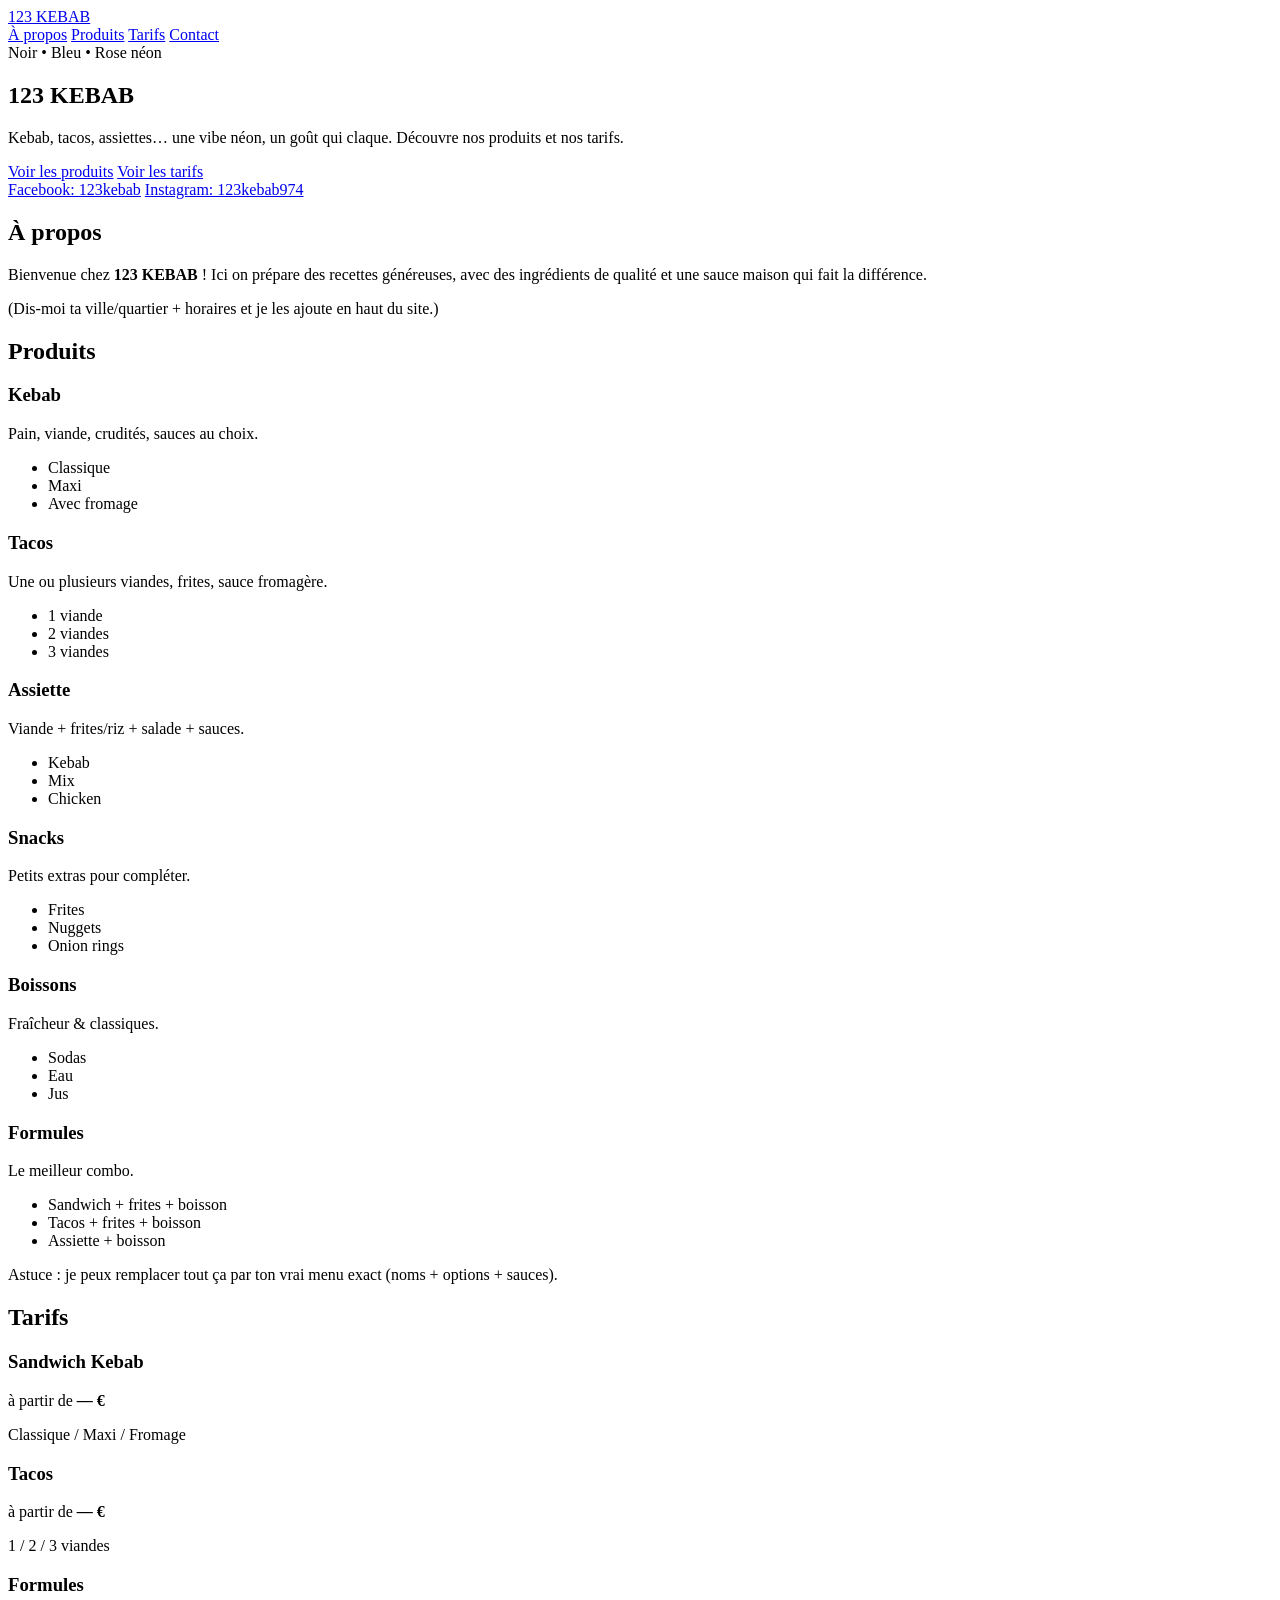
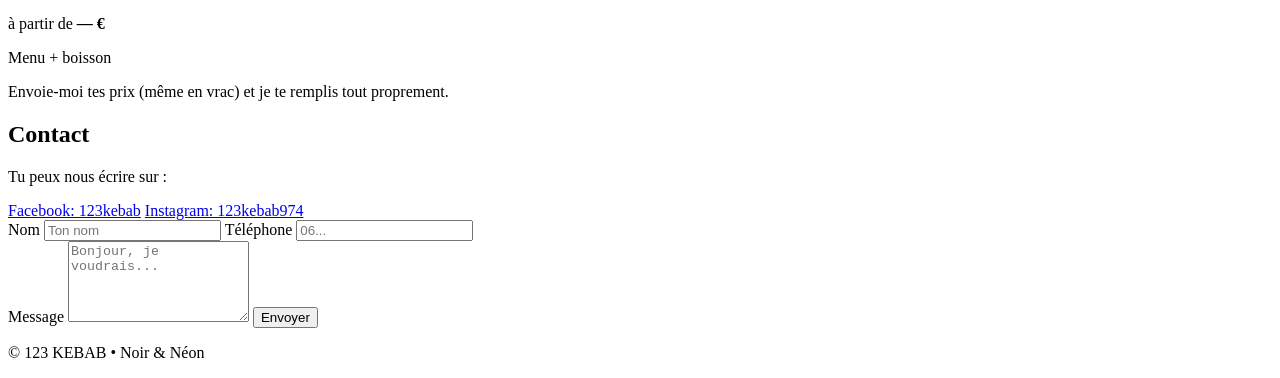
==== index.html @ 036bf931 "Create index.html" ====
<!doctype html>
<html lang="fr">
<head>
  <meta charset="utf-8" />
  <meta name="viewport" content="width=device-width, initial-scale=1" />
  <title>123 KEBAB</title>
  <meta name="description" content="123 KEBAB — Produits & tarifs. Noir + néon." />
  <link rel="stylesheet" href="styles.css" />
</head>

<body>
  <header class="header" id="top">
    <nav class="nav">
      <a class="logo" href="#top">123 <span>KEBAB</span></a>

      <div class="links">
        <a href="#apropos">À propos</a>
        <a href="#produits">Produits</a>
        <a href="#tarifs">Tarifs</a>
        <a href="#contact">Contact</a>
      </div>
    </nav>

    <section class="hero">
      <div class="badge">Noir • Bleu • Rose néon</div>
      <h1>123 KEBAB</h1>
      <p>
        Kebab, tacos, assiettes… une vibe néon, un goût qui claque.
        Découvre nos produits et nos tarifs.
      </p>

      <div class="cta">
        <a class="btn" href="#produits">Voir les produits</a>
        <a class="btn btn-outline" href="#tarifs">Voir les tarifs</a>
      </div>

      <div class="social">
        <a class="chip" href="https://facebook.com/123kebab" target="_blank" rel="noreferrer">Facebook: 123kebab</a>
        <a class="chip" href="https://instagram.com/123kebab974" target="_blank" rel="noreferrer">Instagram: 123kebab974</a>
      </div>
    </section>
  </header>

  <main class="main">
    <section class="section" id="apropos">
      <h2>À propos</h2>
      <div class="panel">
        <p>
          Bienvenue chez <strong>123 KEBAB</strong> ! Ici on prépare des recettes généreuses,
          avec des ingrédients de qualité et une sauce maison qui fait la différence.
        </p>
        <p class="muted">
          (Dis-moi ta ville/quartier + horaires et je les ajoute en haut du site.)
        </p>
      </div>
    </section>

    <section class="section" id="produits">
      <h2>Produits</h2>
      <div class="grid">
        <article class="card">
          <h3>Kebab</h3>
          <p>Pain, viande, crudités, sauces au choix.</p>
          <ul>
            <li>Classique</li>
            <li>Maxi</li>
            <li>Avec fromage</li>
          </ul>
        </article>

        <article class="card">
          <h3>Tacos</h3>
          <p>Une ou plusieurs viandes, frites, sauce fromagère.</p>
          <ul>
            <li>1 viande</li>
            <li>2 viandes</li>
            <li>3 viandes</li>
          </ul>
        </article>

        <article class="card">
          <h3>Assiette</h3>
          <p>Viande + frites/riz + salade + sauces.</p>
          <ul>
            <li>Kebab</li>
            <li>Mix</li>
            <li>Chicken</li>
          </ul>
        </article>

        <article class="card">
          <h3>Snacks</h3>
          <p>Petits extras pour compléter.</p>
          <ul>
            <li>Frites</li>
            <li>Nuggets</li>
            <li>Onion rings</li>
          </ul>
        </article>

        <article class="card">
          <h3>Boissons</h3>
          <p>Fraîcheur & classiques.</p>
          <ul>
            <li>Sodas</li>
            <li>Eau</li>
            <li>Jus</li>
          </ul>
        </article>

        <article class="card">
          <h3>Formules</h3>
          <p>Le meilleur combo.</p>
          <ul>
            <li>Sandwich + frites + boisson</li>
            <li>Tacos + frites + boisson</li>
            <li>Assiette + boisson</li>
          </ul>
        </article>
      </div>

      <p class="muted note">
        Astuce : je peux remplacer tout ça par ton vrai menu exact (noms + options + sauces).
      </p>
    </section>

    <section class="section" id="tarifs">
      <h2>Tarifs</h2>
      <div class="panel">
        <div class="pricing">
          <div class="price-card">
            <h3>Sandwich Kebab</h3>
            <p class="price">à partir de <strong>— €</strong></p>
            <p class="muted">Classique / Maxi / Fromage</p>
          </div>

          <div class="price-card">
            <h3>Tacos</h3>
            <p class="price">à partir de <strong>— €</strong></p>
            <p class="muted">1 / 2 / 3 viandes</p>
          </div>

          <div class="price-card">
            <h3>Formules</h3>
            <p class="price">à partir de <strong>— €</strong></p>
            <p class="muted">Menu + boisson</p>
          </div>
        </div>

        <p class="muted note">
          Envoie-moi tes prix (même en vrac) et je te remplis tout proprement.
        </p>
      </div>
    </section>

    <section class="section" id="contact">
      <h2>Contact</h2>
      <div class="panel">
        <p>Tu peux nous écrire sur :</p>
        <div class="social">
          <a class="chip" href="https://facebook.com/123kebab" target="_blank" rel="noreferrer">Facebook: 123kebab</a>
          <a class="chip" href="https://instagram.com/123kebab974" target="_blank" rel="noreferrer">Instagram: 123kebab974</a>
        </div>

        <form class="form" onsubmit="return fakeSubmit(event)">
          <div class="row">
            <label>
              Nom
              <input required name="name" placeholder="Ton nom" />
            </label>
            <label>
              Téléphone
              <input name="phone" placeholder="06..." />
            </label>
          </div>

          <label>
            Message
            <textarea required name="message" rows="5" placeholder="Bonjour, je voudrais..."></textarea>
          </label>

          <button class="btn" type="submit">Envoyer</button>
          <p class="hint" id="hint"></p>
        </form>
      </div>
    </section>
  </main>

  <footer class="footer">
    <p>© <span id="year"></span> 123 KEBAB • Noir & Néon</p>
  </footer>

  <script src="script.js"></script>
</body>
</html>
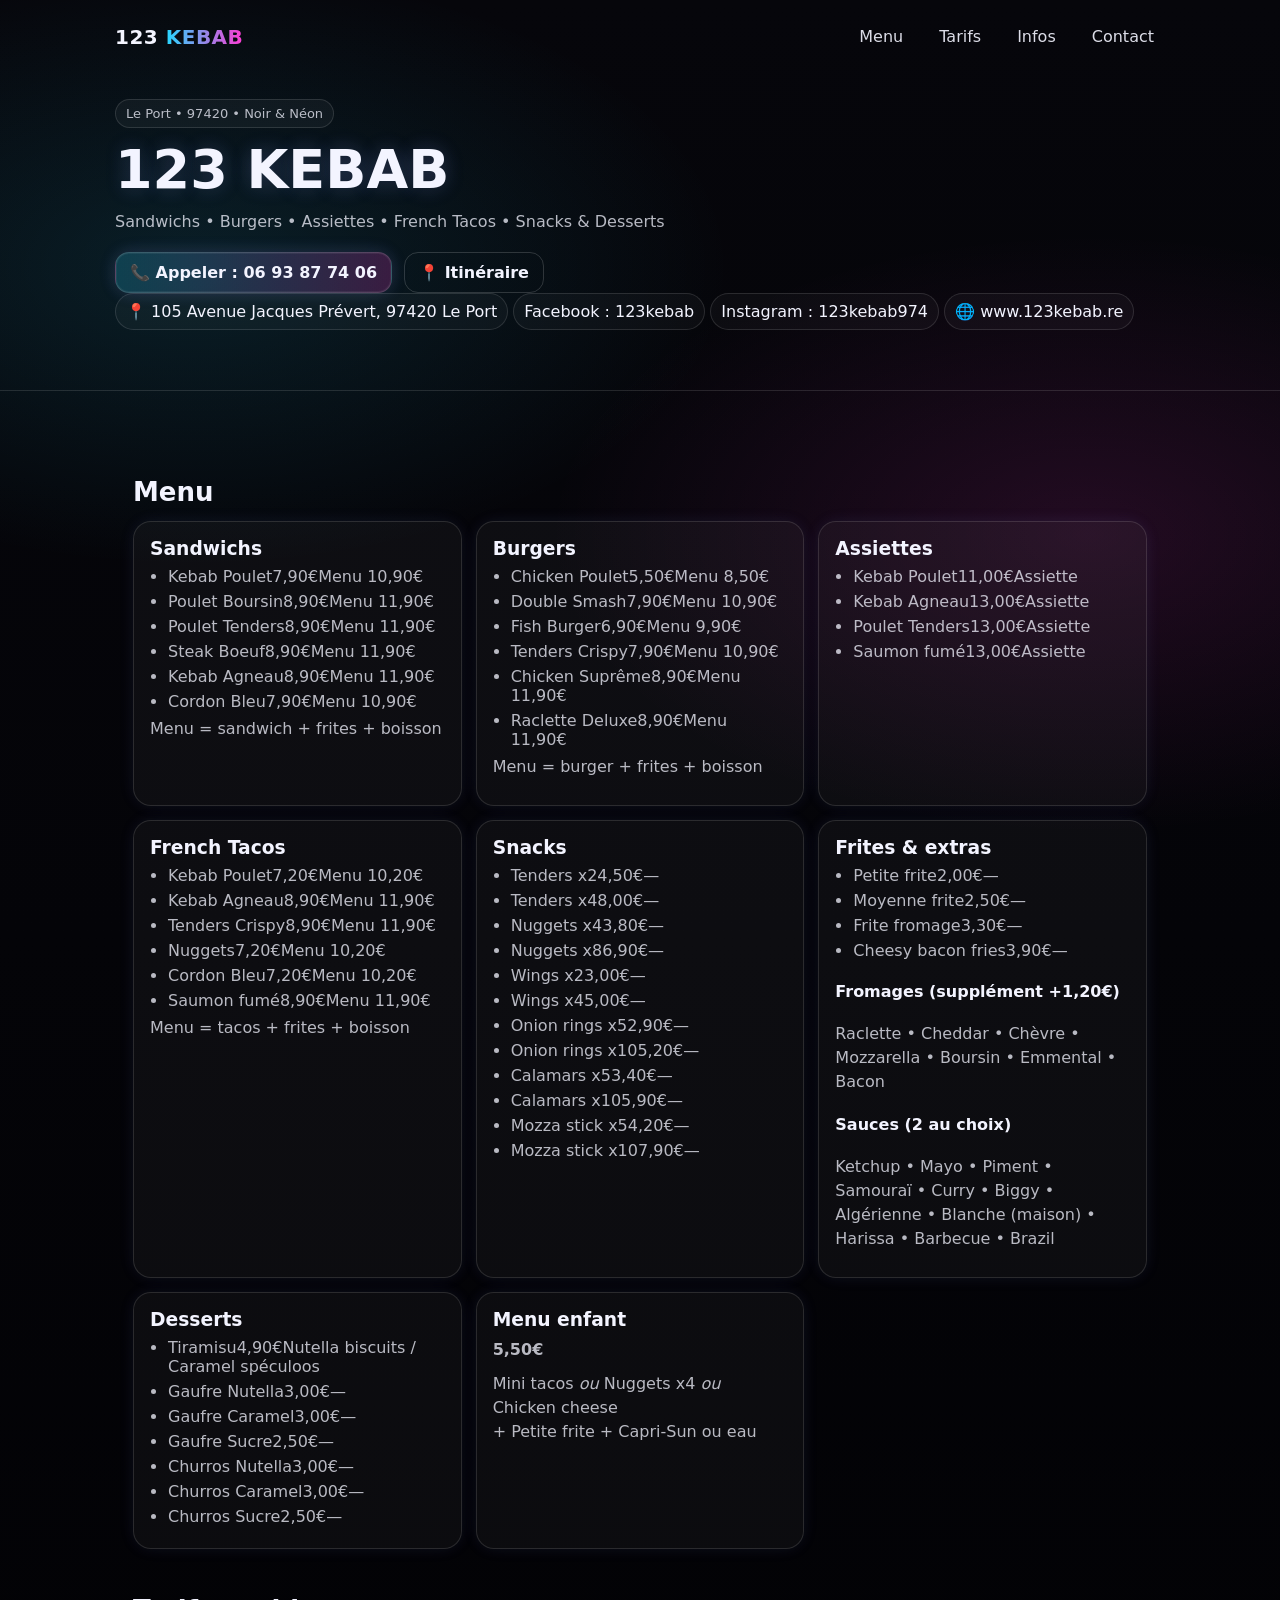
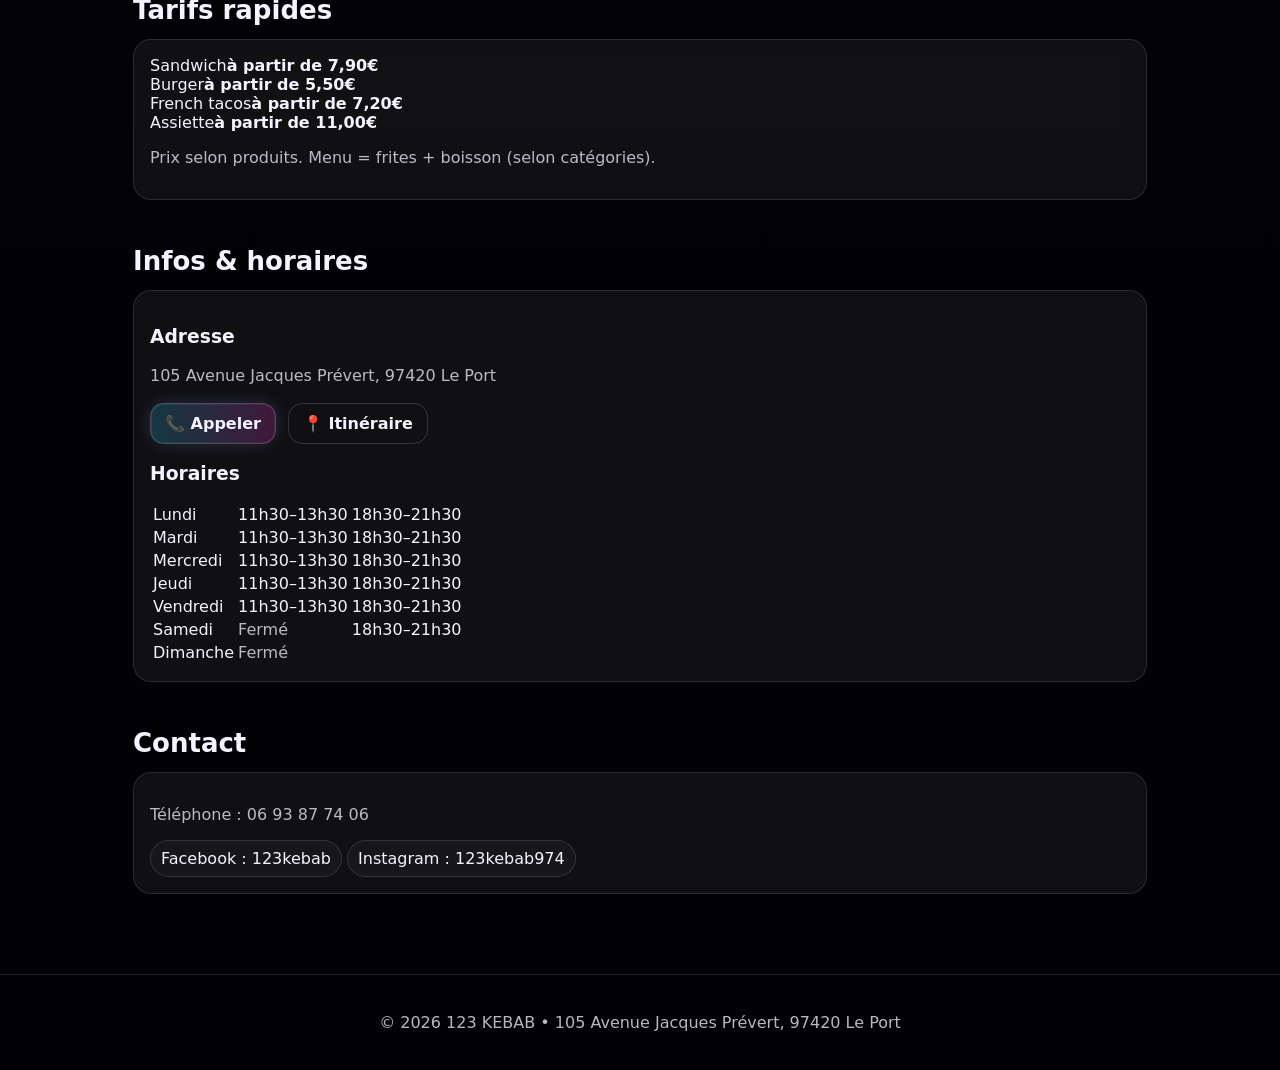
==== commit cec43dac: "Update index.html" ====
--- a/index.html
+++ b/index.html
@@ -3,8 +3,8 @@
 <head>
   <meta charset="utf-8" />
   <meta name="viewport" content="width=device-width, initial-scale=1" />
-  <title>123 KEBAB</title>
-  <meta name="description" content="123 KEBAB — Produits & tarifs. Noir + néon." />
+  <title>123 KEBAB • Le Port</title>
+  <meta name="description" content="123 KEBAB — Le Port (97420). Menu, tarifs, horaires. Commande au 06 93 87 74 06." />
   <link rel="stylesheet" href="styles.css" />
 </head>
 
@@ -14,180 +14,212 @@
       <a class="logo" href="#top">123 <span>KEBAB</span></a>
 
       <div class="links">
-        <a href="#apropos">À propos</a>
-        <a href="#produits">Produits</a>
+        <a href="#menu">Menu</a>
         <a href="#tarifs">Tarifs</a>
+        <a href="#infos">Infos</a>
         <a href="#contact">Contact</a>
       </div>
     </nav>
 
     <section class="hero">
-      <div class="badge">Noir • Bleu • Rose néon</div>
+      <div class="badge">Le Port • 97420 • Noir & Néon</div>
       <h1>123 KEBAB</h1>
       <p>
-        Kebab, tacos, assiettes… une vibe néon, un goût qui claque.
-        Découvre nos produits et nos tarifs.
+        Sandwichs • Burgers • Assiettes • French Tacos • Snacks & Desserts
       </p>
 
       <div class="cta">
-        <a class="btn" href="#produits">Voir les produits</a>
-        <a class="btn btn-outline" href="#tarifs">Voir les tarifs</a>
-      </div>
-
-      <div class="social">
-        <a class="chip" href="https://facebook.com/123kebab" target="_blank" rel="noreferrer">Facebook: 123kebab</a>
-        <a class="chip" href="https://instagram.com/123kebab974" target="_blank" rel="noreferrer">Instagram: 123kebab974</a>
+        <a class="btn" href="tel:+262693877406">📞 Appeler : 06 93 87 74 06</a>
+        <a class="btn btn-outline" target="_blank" rel="noreferrer"
+           href="https://www.google.com/maps/search/?api=1&query=105%20Avenue%20Jacques%20Pr%C3%A9vert%2C%2097420%20Le%20Port">
+          📍 Itinéraire
+        </a>
+      </div>
+
+      <div class="meta">
+        <div class="chip">📍 105 Avenue Jacques Prévert, 97420 Le Port</div>
+        <a class="chip" href="https://facebook.com/123kebab" target="_blank" rel="noreferrer">Facebook : 123kebab</a>
+        <a class="chip" href="https://instagram.com/123kebab974" target="_blank" rel="noreferrer">Instagram : 123kebab974</a>
+        <div class="chip">🌐 www.123kebab.re</div>
       </div>
     </section>
   </header>
 
   <main class="main">
-    <section class="section" id="apropos">
-      <h2>À propos</h2>
+    <!-- MENU -->
+    <section class="section" id="menu">
+      <h2>Menu</h2>
+
+      <div class="grid">
+        <article class="card">
+          <h3>Sandwichs</h3>
+          <ul class="price-list">
+            <li><span>Kebab Poulet</span><span>7,90€</span><span class="muted">Menu 10,90€</span></li>
+            <li><span>Poulet Boursin</span><span>8,90€</span><span class="muted">Menu 11,90€</span></li>
+            <li><span>Poulet Tenders</span><span>8,90€</span><span class="muted">Menu 11,90€</span></li>
+            <li><span>Steak Boeuf</span><span>8,90€</span><span class="muted">Menu 11,90€</span></li>
+            <li><span>Kebab Agneau</span><span>8,90€</span><span class="muted">Menu 11,90€</span></li>
+            <li><span>Cordon Bleu</span><span>7,90€</span><span class="muted">Menu 10,90€</span></li>
+          </ul>
+          <p class="note muted">Menu = sandwich + frites + boisson</p>
+        </article>
+
+        <article class="card">
+          <h3>Burgers</h3>
+          <ul class="price-list">
+            <li><span>Chicken Poulet</span><span>5,50€</span><span class="muted">Menu 8,50€</span></li>
+            <li><span>Double Smash</span><span>7,90€</span><span class="muted">Menu 10,90€</span></li>
+            <li><span>Fish Burger</span><span>6,90€</span><span class="muted">Menu 9,90€</span></li>
+            <li><span>Tenders Crispy</span><span>7,90€</span><span class="muted">Menu 10,90€</span></li>
+            <li><span>Chicken Suprême</span><span>8,90€</span><span class="muted">Menu 11,90€</span></li>
+            <li><span>Raclette Deluxe</span><span>8,90€</span><span class="muted">Menu 11,90€</span></li>
+          </ul>
+          <p class="note muted">Menu = burger + frites + boisson</p>
+        </article>
+
+        <article class="card">
+          <h3>Assiettes</h3>
+          <ul class="price-list">
+            <li><span>Kebab Poulet</span><span>11,00€</span><span class="muted">Assiette</span></li>
+            <li><span>Kebab Agneau</span><span>13,00€</span><span class="muted">Assiette</span></li>
+            <li><span>Poulet Tenders</span><span>13,00€</span><span class="muted">Assiette</span></li>
+            <li><span>Saumon fumé</span><span>13,00€</span><span class="muted">Assiette</span></li>
+          </ul>
+        </article>
+
+        <article class="card">
+          <h3>French Tacos</h3>
+          <ul class="price-list">
+            <li><span>Kebab Poulet</span><span>7,20€</span><span class="muted">Menu 10,20€</span></li>
+            <li><span>Kebab Agneau</span><span>8,90€</span><span class="muted">Menu 11,90€</span></li>
+            <li><span>Tenders Crispy</span><span>8,90€</span><span class="muted">Menu 11,90€</span></li>
+            <li><span>Nuggets</span><span>7,20€</span><span class="muted">Menu 10,20€</span></li>
+            <li><span>Cordon Bleu</span><span>7,20€</span><span class="muted">Menu 10,20€</span></li>
+            <li><span>Saumon fumé</span><span>8,90€</span><span class="muted">Menu 11,90€</span></li>
+          </ul>
+          <p class="note muted">Menu = tacos + frites + boisson</p>
+        </article>
+
+        <article class="card">
+          <h3>Snacks</h3>
+          <ul class="price-list">
+            <li><span>Tenders x2</span><span>4,50€</span><span class="muted">—</span></li>
+            <li><span>Tenders x4</span><span>8,00€</span><span class="muted">—</span></li>
+            <li><span>Nuggets x4</span><span>3,80€</span><span class="muted">—</span></li>
+            <li><span>Nuggets x8</span><span>6,90€</span><span class="muted">—</span></li>
+            <li><span>Wings x2</span><span>3,00€</span><span class="muted">—</span></li>
+            <li><span>Wings x4</span><span>5,00€</span><span class="muted">—</span></li>
+            <li><span>Onion rings x5</span><span>2,90€</span><span class="muted">—</span></li>
+            <li><span>Onion rings x10</span><span>5,20€</span><span class="muted">—</span></li>
+            <li><span>Calamars x5</span><span>3,40€</span><span class="muted">—</span></li>
+            <li><span>Calamars x10</span><span>5,90€</span><span class="muted">—</span></li>
+            <li><span>Mozza stick x5</span><span>4,20€</span><span class="muted">—</span></li>
+            <li><span>Mozza stick x10</span><span>7,90€</span><span class="muted">—</span></li>
+          </ul>
+        </article>
+
+        <article class="card">
+          <h3>Frites & extras</h3>
+          <ul class="price-list">
+            <li><span>Petite frite</span><span>2,00€</span><span class="muted">—</span></li>
+            <li><span>Moyenne frite</span><span>2,50€</span><span class="muted">—</span></li>
+            <li><span>Frite fromage</span><span>3,30€</span><span class="muted">—</span></li>
+            <li><span>Cheesy bacon fries</span><span>3,90€</span><span class="muted">—</span></li>
+          </ul>
+
+          <h4 class="sub">Fromages (supplément +1,20€)</h4>
+          <p class="muted small">Raclette • Cheddar • Chèvre • Mozzarella • Boursin • Emmental • Bacon</p>
+
+          <h4 class="sub">Sauces (2 au choix)</h4>
+          <p class="muted small">Ketchup • Mayo • Piment • Samouraï • Curry • Biggy • Algérienne • Blanche (maison) • Harissa • Barbecue • Brazil</p>
+        </article>
+
+        <article class="card">
+          <h3>Desserts</h3>
+          <ul class="price-list">
+            <li><span>Tiramisu</span><span>4,90€</span><span class="muted">Nutella biscuits / Caramel spéculoos</span></li>
+            <li><span>Gaufre Nutella</span><span>3,00€</span><span class="muted">—</span></li>
+            <li><span>Gaufre Caramel</span><span>3,00€</span><span class="muted">—</span></li>
+            <li><span>Gaufre Sucre</span><span>2,50€</span><span class="muted">—</span></li>
+            <li><span>Churros Nutella</span><span>3,00€</span><span class="muted">—</span></li>
+            <li><span>Churros Caramel</span><span>3,00€</span><span class="muted">—</span></li>
+            <li><span>Churros Sucre</span><span>2,50€</span><span class="muted">—</span></li>
+          </ul>
+        </article>
+
+        <article class="card">
+          <h3>Menu enfant</h3>
+          <p class="price-big"><strong>5,50€</strong></p>
+          <p class="muted">
+            Mini tacos <em>ou</em> Nuggets x4 <em>ou</em> Chicken cheese<br/>
+            + Petite frite + Capri-Sun ou eau
+          </p>
+        </article>
+      </div>
+    </section>
+
+    <!-- TARIFS / INFOS RAPIDES -->
+    <section class="section" id="tarifs">
+      <h2>Tarifs rapides</h2>
       <div class="panel">
-        <p>
-          Bienvenue chez <strong>123 KEBAB</strong> ! Ici on prépare des recettes généreuses,
-          avec des ingrédients de qualité et une sauce maison qui fait la différence.
-        </p>
-        <p class="muted">
-          (Dis-moi ta ville/quartier + horaires et je les ajoute en haut du site.)
-        </p>
-      </div>
-    </section>
-
-    <section class="section" id="produits">
-      <h2>Produits</h2>
-      <div class="grid">
-        <article class="card">
-          <h3>Kebab</h3>
-          <p>Pain, viande, crudités, sauces au choix.</p>
-          <ul>
-            <li>Classique</li>
-            <li>Maxi</li>
-            <li>Avec fromage</li>
-          </ul>
-        </article>
-
-        <article class="card">
-          <h3>Tacos</h3>
-          <p>Une ou plusieurs viandes, frites, sauce fromagère.</p>
-          <ul>
-            <li>1 viande</li>
-            <li>2 viandes</li>
-            <li>3 viandes</li>
-          </ul>
-        </article>
-
-        <article class="card">
-          <h3>Assiette</h3>
-          <p>Viande + frites/riz + salade + sauces.</p>
-          <ul>
-            <li>Kebab</li>
-            <li>Mix</li>
-            <li>Chicken</li>
-          </ul>
-        </article>
-
-        <article class="card">
-          <h3>Snacks</h3>
-          <p>Petits extras pour compléter.</p>
-          <ul>
-            <li>Frites</li>
-            <li>Nuggets</li>
-            <li>Onion rings</li>
-          </ul>
-        </article>
-
-        <article class="card">
-          <h3>Boissons</h3>
-          <p>Fraîcheur & classiques.</p>
-          <ul>
-            <li>Sodas</li>
-            <li>Eau</li>
-            <li>Jus</li>
-          </ul>
-        </article>
-
-        <article class="card">
-          <h3>Formules</h3>
-          <p>Le meilleur combo.</p>
-          <ul>
-            <li>Sandwich + frites + boisson</li>
-            <li>Tacos + frites + boisson</li>
-            <li>Assiette + boisson</li>
-          </ul>
-        </article>
-      </div>
-
-      <p class="muted note">
-        Astuce : je peux remplacer tout ça par ton vrai menu exact (noms + options + sauces).
-      </p>
-    </section>
-
-    <section class="section" id="tarifs">
-      <h2>Tarifs</h2>
+        <div class="quick">
+          <div class="q"><span>Sandwich</span><strong>à partir de 7,90€</strong></div>
+          <div class="q"><span>Burger</span><strong>à partir de 5,50€</strong></div>
+          <div class="q"><span>French tacos</span><strong>à partir de 7,20€</strong></div>
+          <div class="q"><span>Assiette</span><strong>à partir de 11,00€</strong></div>
+        </div>
+        <p class="muted small">Prix selon produits. Menu = frites + boisson (selon catégories).</p>
+      </div>
+    </section>
+
+    <!-- INFOS + HORAIRES -->
+    <section class="section" id="infos">
+      <h2>Infos & horaires</h2>
       <div class="panel">
-        <div class="pricing">
-          <div class="price-card">
-            <h3>Sandwich Kebab</h3>
-            <p class="price">à partir de <strong>— €</strong></p>
-            <p class="muted">Classique / Maxi / Fromage</p>
+        <div class="info-grid">
+          <div>
+            <h3 class="sub">Adresse</h3>
+            <p class="muted">105 Avenue Jacques Prévert, 97420 Le Port</p>
+            <div class="cta">
+              <a class="btn" href="tel:+262693877406">📞 Appeler</a>
+              <a class="btn btn-outline" target="_blank" rel="noreferrer"
+                 href="https://www.google.com/maps/search/?api=1&query=105%20Avenue%20Jacques%20Pr%C3%A9vert%2C%2097420%20Le%20Port">
+                📍 Itinéraire
+              </a>
+            </div>
           </div>
 
-          <div class="price-card">
-            <h3>Tacos</h3>
-            <p class="price">à partir de <strong>— €</strong></p>
-            <p class="muted">1 / 2 / 3 viandes</p>
-          </div>
-
-          <div class="price-card">
-            <h3>Formules</h3>
-            <p class="price">à partir de <strong>— €</strong></p>
-            <p class="muted">Menu + boisson</p>
+          <div>
+            <h3 class="sub">Horaires</h3>
+            <table class="hours">
+              <tr><td>Lundi</td><td>11h30–13h30</td><td>18h30–21h30</td></tr>
+              <tr><td>Mardi</td><td>11h30–13h30</td><td>18h30–21h30</td></tr>
+              <tr><td>Mercredi</td><td>11h30–13h30</td><td>18h30–21h30</td></tr>
+              <tr><td>Jeudi</td><td>11h30–13h30</td><td>18h30–21h30</td></tr>
+              <tr><td>Vendredi</td><td>11h30–13h30</td><td>18h30–21h30</td></tr>
+              <tr><td>Samedi</td><td class="muted">Fermé</td><td>18h30–21h30</td></tr>
+              <tr><td>Dimanche</td><td class="muted" colspan="2">Fermé</td></tr>
+            </table>
           </div>
         </div>
-
-        <p class="muted note">
-          Envoie-moi tes prix (même en vrac) et je te remplis tout proprement.
-        </p>
-      </div>
-    </section>
-
+      </div>
+    </section>
+
+    <!-- CONTACT -->
     <section class="section" id="contact">
       <h2>Contact</h2>
       <div class="panel">
-        <p>Tu peux nous écrire sur :</p>
-        <div class="social">
-          <a class="chip" href="https://facebook.com/123kebab" target="_blank" rel="noreferrer">Facebook: 123kebab</a>
-          <a class="chip" href="https://instagram.com/123kebab974" target="_blank" rel="noreferrer">Instagram: 123kebab974</a>
+        <p class="muted">Téléphone : <a class="link" href="tel:+262693877406">06 93 87 74 06</a></p>
+        <div class="meta">
+          <a class="chip" href="https://facebook.com/123kebab" target="_blank" rel="noreferrer">Facebook : 123kebab</a>
+          <a class="chip" href="https://instagram.com/123kebab974" target="_blank" rel="noreferrer">Instagram : 123kebab974</a>
         </div>
-
-        <form class="form" onsubmit="return fakeSubmit(event)">
-          <div class="row">
-            <label>
-              Nom
-              <input required name="name" placeholder="Ton nom" />
-            </label>
-            <label>
-              Téléphone
-              <input name="phone" placeholder="06..." />
-            </label>
-          </div>
-
-          <label>
-            Message
-            <textarea required name="message" rows="5" placeholder="Bonjour, je voudrais..."></textarea>
-          </label>
-
-          <button class="btn" type="submit">Envoyer</button>
-          <p class="hint" id="hint"></p>
-        </form>
       </div>
     </section>
   </main>
 
   <footer class="footer">
-    <p>© <span id="year"></span> 123 KEBAB • Noir & Néon</p>
+    <p>© <span id="year"></span> 123 KEBAB • 105 Avenue Jacques Prévert, 97420 Le Port</p>
   </footer>
 
   <script src="script.js"></script>
--- a/styles.css
+++ b/styles.css
@@ -0,0 +1,191 @@
+:root{
+  --bg:#06060b;
+  --panel: rgba(255,255,255,.06);
+  --text:#f3f4ff;
+  --muted: rgba(243,244,255,.75);
+  --border: rgba(255,255,255,.12);
+
+  --neon-blue:#27d7ff;
+  --neon-pink:#ff3bd4;
+}
+
+*{box-sizing:border-box}
+html,body{margin:0;padding:0;font-family:system-ui,-apple-system,Segoe UI,Roboto,Arial}
+body{
+  background:
+    radial-gradient(900px 500px at 15% 10%, rgba(39,215,255,.12), transparent 60%),
+    radial-gradient(900px 500px at 85% 20%, rgba(255,59,212,.12), transparent 60%),
+    linear-gradient(180deg, var(--bg), #020205 70%);
+  color:var(--text);
+}
+
+a{color:inherit;text-decoration:none}
+.main{max-width:1050px;margin:0 auto;padding:40px 18px}
+
+.header{
+  padding:18px 18px 60px;
+  border-bottom:1px solid var(--border);
+}
+
+.nav{
+  max-width:1050px;margin:0 auto;
+  display:flex;align-items:center;justify-content:space-between;
+  gap:14px; flex-wrap:wrap;
+}
+
+.logo{
+  font-weight:900; letter-spacing:.5px;
+  font-size:20px;
+}
+.logo span{
+  background: linear-gradient(90deg, var(--neon-blue), var(--neon-pink));
+  -webkit-background-clip:text;
+  background-clip:text;
+  color:transparent;
+}
+
+.links{display:flex;gap:14px;flex-wrap:wrap}
+.links a{
+  opacity:.9;
+  padding:8px 10px;
+  border-radius:12px;
+  border:1px solid transparent;
+}
+.links a:hover{
+  opacity:1;
+  border-color: var(--border);
+  background: rgba(255,255,255,.03);
+}
+
+.hero{max-width:1050px;margin:44px auto 0}
+.badge{
+  display:inline-block;
+  padding:6px 10px;
+  border-radius:999px;
+  border:1px solid var(--border);
+  background: rgba(255,255,255,.04);
+  color: var(--muted);
+  font-size:13px;
+}
+
+.hero h1{
+  margin:14px 0 10px;
+  font-size: clamp(34px, 5vw, 54px);
+  line-height:1.05;
+  text-shadow: 0 0 22px rgba(39,215,255,.15), 0 0 22px rgba(255,59,212,.12);
+}
+.hero p{max-width:60ch;color:var(--muted);line-height:1.6;margin:0}
+
+.cta{margin-top:18px;display:flex;gap:12px;flex-wrap:wrap}
+
+.btn{
+  display:inline-block;
+  padding:10px 14px;
+  border-radius:14px;
+  font-weight:800;
+  cursor:pointer;
+  border:1px solid rgba(255,255,255,.16);
+  background: linear-gradient(90deg, rgba(39,215,255,.2), rgba(255,59,212,.2));
+  box-shadow:
+    0 0 0 1px rgba(255,255,255,.06) inset,
+    0 0 18px rgba(39,215,255,.12),
+    0 0 18px rgba(255,59,212,.10);
+  color:var(--text);
+}
+.btn:hover{filter:brightness(1.08)}
+.btn-outline{
+  background: transparent;
+  box-shadow: none;
+}
+
+.section{margin-top:46px}
+.section h2{margin:0 0 14px;font-size:26px}
+
+.panel{
+  border:1px solid var(--border);
+  background: var(--panel);
+  border-radius:18px;
+  padding:16px;
+  backdrop-filter: blur(10px);
+}
+
+.grid{
+  display:grid;
+  grid-template-columns: repeat(3, 1fr);
+  gap:14px;
+}
+
+.card{
+  border:1px solid var(--border);
+  background: rgba(255,255,255,.04);
+  border-radius:18px;
+  padding:16px;
+  box-shadow:
+    0 0 18px rgba(39,215,255,.06),
+    0 0 18px rgba(255,59,212,.05);
+}
+.card h3{margin:0 0 8px}
+.card p{margin:0 0 10px;color:var(--muted);line-height:1.5}
+.card ul{margin:0;padding-left:18px;color:var(--muted)}
+.card li{margin:6px 0}
+
+.pricing{
+  display:grid;
+  grid-template-columns: repeat(3, 1fr);
+  gap:12px;
+}
+.price-card{
+  border:1px solid var(--border);
+  background: rgba(0,0,0,.22);
+  border-radius:18px;
+  padding:14px;
+}
+.price{margin:8px 0 0;font-size:16px}
+.note{margin-top:12px}
+.muted{color:var(--muted)}
+
+.social{margin-top:16px;display:flex;gap:10px;flex-wrap:wrap}
+.chip{
+  display:inline-block;
+  padding:8px 10px;
+  border-radius:999px;
+  border:1px solid var(--border);
+  background: rgba(255,255,255,.03);
+}
+.chip:hover{
+  border-color: rgba(39,215,255,.45);
+  box-shadow: 0 0 18px rgba(39,215,255,.10);
+}
+
+.form{margin-top:14px;display:grid;gap:12px}
+.row{display:grid;grid-template-columns:1fr 1fr;gap:12px}
+label{display:grid;gap:6px;color:var(--muted);font-size:14px}
+
+input,textarea{
+  padding:10px 12px;
+  border-radius:14px;
+  border:1px solid var(--border);
+  background: rgba(0,0,0,.25);
+  color: var(--text);
+  outline:none;
+}
+input:focus,textarea:focus{
+  border-color: rgba(39,215,255,.55);
+  box-shadow: 0 0 0 3px rgba(39,215,255,.08);
+}
+
+.hint{margin:0;color:var(--muted);font-size:14px}
+
+.footer{
+  padding:22px 18px;
+  text-align:center;
+  color:var(--muted);
+  border-top:1px solid var(--border);
+  margin-top:40px;
+}
+
+@media (max-width: 900px){
+  .grid{grid-template-columns:1fr}
+  .pricing{grid-template-columns:1fr}
+  .row{grid-template-columns:1fr}
+}
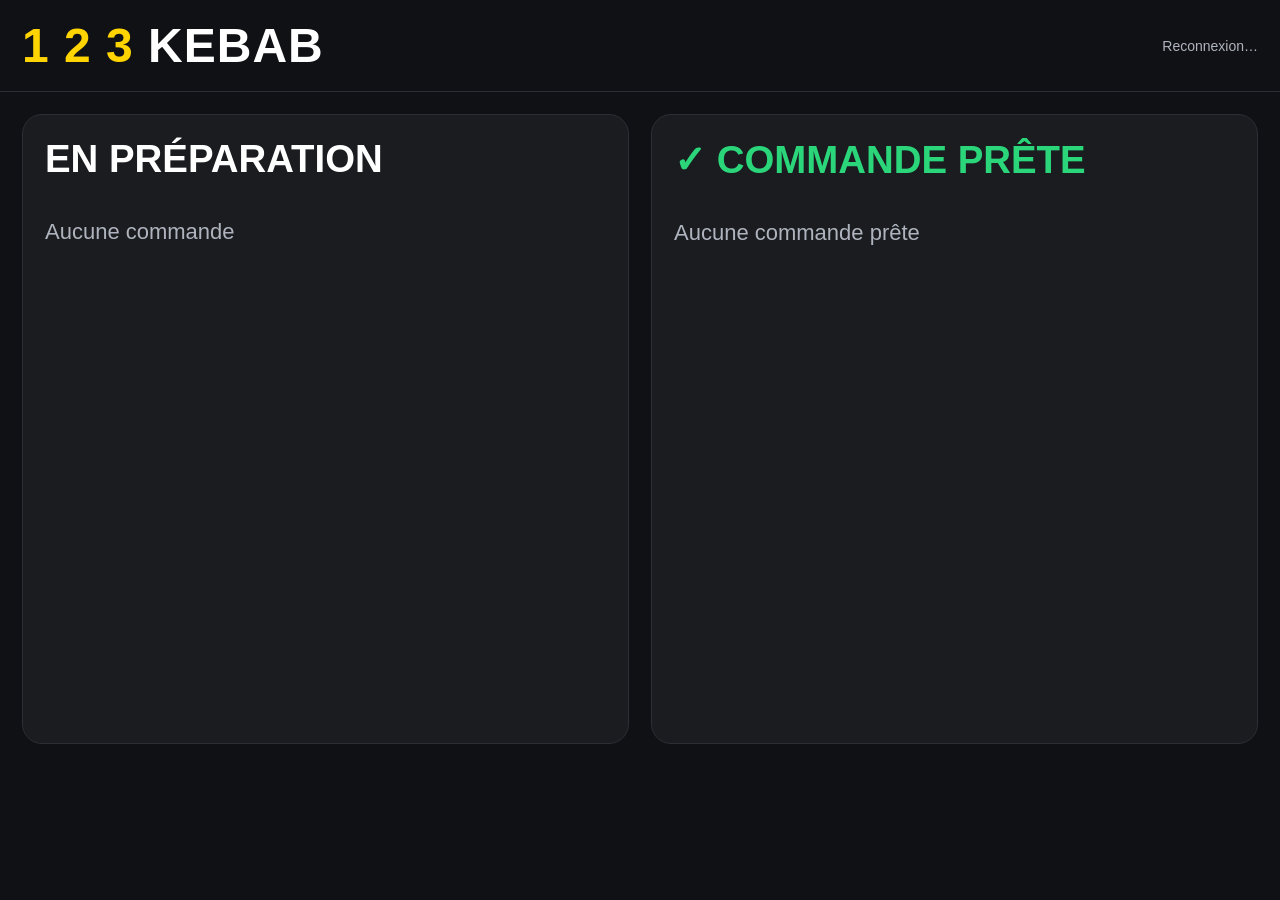
==== commit 2326bc76: "Add files via upload" ====
--- a/index.html
+++ b/index.html
@@ -1,227 +1,88 @@
 <!doctype html>
 <html lang="fr">
 <head>
-  <meta charset="utf-8" />
-  <meta name="viewport" content="width=device-width, initial-scale=1" />
-  <title>123 KEBAB • Le Port</title>
-  <meta name="description" content="123 KEBAB — Le Port (97420). Menu, tarifs, horaires. Commande au 06 93 87 74 06." />
-  <link rel="stylesheet" href="styles.css" />
+<meta charset="utf-8">
+<meta name="viewport" content="width=device-width,initial-scale=1,maximum-scale=1,user-scalable=no">
+<title>1 2 3 KEBAB — Commandes</title>
+<style>
+:root{--bg:#101114;--panel:#1a1c20;--text:#fff;--muted:#aeb3bd;--yellow:#ffd400;--green:#2bd67b;--border:#2b2e34}
+*{box-sizing:border-box}body{margin:0;font-family:Arial,Helvetica,sans-serif;background:var(--bg);color:var(--text)}
+header{padding:18px 22px;border-bottom:1px solid var(--border);display:flex;align-items:center;justify-content:space-between}
+.brand{font-size:clamp(24px,4vw,48px);font-weight:900;letter-spacing:1px}.brand span{color:var(--yellow)}
+.status{font-size:14px;color:var(--muted)}.wrap{padding:22px;max-width:1400px;margin:auto}
+.display-grid{display:grid;grid-template-columns:1fr 1fr;gap:22px}.col{background:var(--panel);border:1px solid var(--border);border-radius:20px;min-height:70vh;padding:22px}
+.col h2{margin:0 0 18px;font-size:clamp(24px,3vw,42px)}.col.ready h2{color:var(--green)}
+.numbers{display:grid;grid-template-columns:repeat(auto-fit,minmax(150px,1fr));gap:16px}
+.num{display:flex;align-items:center;justify-content:center;border-radius:18px;background:#23262c;min-height:120px;font-size:clamp(50px,7vw,100px);font-weight:900}
+.ready .num{background:#113421;border:2px solid var(--green)}.empty{color:var(--muted);font-size:22px;padding:20px 0}
+.admin{max-width:700px;margin:0 auto}.card{background:var(--panel);border:1px solid var(--border);border-radius:20px;padding:18px;margin-bottom:18px}
+.addrow{display:flex;gap:10px}input{flex:1;background:#0e0f12;color:#fff;border:1px solid var(--border);border-radius:14px;padding:18px;font-size:28px;font-weight:700;min-width:0}
+button{border:0;border-radius:14px;padding:16px 18px;font-size:18px;font-weight:800;cursor:pointer}.add{background:var(--yellow);color:#111}
+.order{display:flex;align-items:center;gap:10px;padding:12px 0;border-bottom:1px solid var(--border)}.order:last-child{border-bottom:0}.order .id{font-size:30px;font-weight:900;flex:1}
+.readybtn{background:var(--green);color:#07150d}.delbtn{background:#392020;color:#fff}.reset{width:100%;background:#33201f;color:#fff}
+.small{font-size:13px;color:var(--muted);margin-top:10px}.hidden{display:none!important}
+.toast{position:fixed;left:50%;bottom:24px;transform:translateX(-50%);background:#000;padding:12px 16px;border-radius:12px;opacity:0;transition:.2s;pointer-events:none}.toast.show{opacity:1}
+@media(max-width:760px){.display-grid{grid-template-columns:1fr}.col{min-height:42vh}}
+</style>
 </head>
-
 <body>
-  <header class="header" id="top">
-    <nav class="nav">
-      <a class="logo" href="#top">123 <span>KEBAB</span></a>
-
-      <div class="links">
-        <a href="#menu">Menu</a>
-        <a href="#tarifs">Tarifs</a>
-        <a href="#infos">Infos</a>
-        <a href="#contact">Contact</a>
-      </div>
-    </nav>
-
-    <section class="hero">
-      <div class="badge">Le Port • 97420 • Noir & Néon</div>
-      <h1>123 KEBAB</h1>
-      <p>
-        Sandwichs • Burgers • Assiettes • French Tacos • Snacks & Desserts
-      </p>
-
-      <div class="cta">
-        <a class="btn" href="tel:+262693877406">📞 Appeler : 06 93 87 74 06</a>
-        <a class="btn btn-outline" target="_blank" rel="noreferrer"
-           href="https://www.google.com/maps/search/?api=1&query=105%20Avenue%20Jacques%20Pr%C3%A9vert%2C%2097420%20Le%20Port">
-          📍 Itinéraire
-        </a>
-      </div>
-
-      <div class="meta">
-        <div class="chip">📍 105 Avenue Jacques Prévert, 97420 Le Port</div>
-        <a class="chip" href="https://facebook.com/123kebab" target="_blank" rel="noreferrer">Facebook : 123kebab</a>
-        <a class="chip" href="https://instagram.com/123kebab974" target="_blank" rel="noreferrer">Instagram : 123kebab974</a>
-        <div class="chip">🌐 www.123kebab.re</div>
-      </div>
-    </section>
-  </header>
-
-  <main class="main">
-    <!-- MENU -->
-    <section class="section" id="menu">
-      <h2>Menu</h2>
-
-      <div class="grid">
-        <article class="card">
-          <h3>Sandwichs</h3>
-          <ul class="price-list">
-            <li><span>Kebab Poulet</span><span>7,90€</span><span class="muted">Menu 10,90€</span></li>
-            <li><span>Poulet Boursin</span><span>8,90€</span><span class="muted">Menu 11,90€</span></li>
-            <li><span>Poulet Tenders</span><span>8,90€</span><span class="muted">Menu 11,90€</span></li>
-            <li><span>Steak Boeuf</span><span>8,90€</span><span class="muted">Menu 11,90€</span></li>
-            <li><span>Kebab Agneau</span><span>8,90€</span><span class="muted">Menu 11,90€</span></li>
-            <li><span>Cordon Bleu</span><span>7,90€</span><span class="muted">Menu 10,90€</span></li>
-          </ul>
-          <p class="note muted">Menu = sandwich + frites + boisson</p>
-        </article>
-
-        <article class="card">
-          <h3>Burgers</h3>
-          <ul class="price-list">
-            <li><span>Chicken Poulet</span><span>5,50€</span><span class="muted">Menu 8,50€</span></li>
-            <li><span>Double Smash</span><span>7,90€</span><span class="muted">Menu 10,90€</span></li>
-            <li><span>Fish Burger</span><span>6,90€</span><span class="muted">Menu 9,90€</span></li>
-            <li><span>Tenders Crispy</span><span>7,90€</span><span class="muted">Menu 10,90€</span></li>
-            <li><span>Chicken Suprême</span><span>8,90€</span><span class="muted">Menu 11,90€</span></li>
-            <li><span>Raclette Deluxe</span><span>8,90€</span><span class="muted">Menu 11,90€</span></li>
-          </ul>
-          <p class="note muted">Menu = burger + frites + boisson</p>
-        </article>
-
-        <article class="card">
-          <h3>Assiettes</h3>
-          <ul class="price-list">
-            <li><span>Kebab Poulet</span><span>11,00€</span><span class="muted">Assiette</span></li>
-            <li><span>Kebab Agneau</span><span>13,00€</span><span class="muted">Assiette</span></li>
-            <li><span>Poulet Tenders</span><span>13,00€</span><span class="muted">Assiette</span></li>
-            <li><span>Saumon fumé</span><span>13,00€</span><span class="muted">Assiette</span></li>
-          </ul>
-        </article>
-
-        <article class="card">
-          <h3>French Tacos</h3>
-          <ul class="price-list">
-            <li><span>Kebab Poulet</span><span>7,20€</span><span class="muted">Menu 10,20€</span></li>
-            <li><span>Kebab Agneau</span><span>8,90€</span><span class="muted">Menu 11,90€</span></li>
-            <li><span>Tenders Crispy</span><span>8,90€</span><span class="muted">Menu 11,90€</span></li>
-            <li><span>Nuggets</span><span>7,20€</span><span class="muted">Menu 10,20€</span></li>
-            <li><span>Cordon Bleu</span><span>7,20€</span><span class="muted">Menu 10,20€</span></li>
-            <li><span>Saumon fumé</span><span>8,90€</span><span class="muted">Menu 11,90€</span></li>
-          </ul>
-          <p class="note muted">Menu = tacos + frites + boisson</p>
-        </article>
-
-        <article class="card">
-          <h3>Snacks</h3>
-          <ul class="price-list">
-            <li><span>Tenders x2</span><span>4,50€</span><span class="muted">—</span></li>
-            <li><span>Tenders x4</span><span>8,00€</span><span class="muted">—</span></li>
-            <li><span>Nuggets x4</span><span>3,80€</span><span class="muted">—</span></li>
-            <li><span>Nuggets x8</span><span>6,90€</span><span class="muted">—</span></li>
-            <li><span>Wings x2</span><span>3,00€</span><span class="muted">—</span></li>
-            <li><span>Wings x4</span><span>5,00€</span><span class="muted">—</span></li>
-            <li><span>Onion rings x5</span><span>2,90€</span><span class="muted">—</span></li>
-            <li><span>Onion rings x10</span><span>5,20€</span><span class="muted">—</span></li>
-            <li><span>Calamars x5</span><span>3,40€</span><span class="muted">—</span></li>
-            <li><span>Calamars x10</span><span>5,90€</span><span class="muted">—</span></li>
-            <li><span>Mozza stick x5</span><span>4,20€</span><span class="muted">—</span></li>
-            <li><span>Mozza stick x10</span><span>7,90€</span><span class="muted">—</span></li>
-          </ul>
-        </article>
-
-        <article class="card">
-          <h3>Frites & extras</h3>
-          <ul class="price-list">
-            <li><span>Petite frite</span><span>2,00€</span><span class="muted">—</span></li>
-            <li><span>Moyenne frite</span><span>2,50€</span><span class="muted">—</span></li>
-            <li><span>Frite fromage</span><span>3,30€</span><span class="muted">—</span></li>
-            <li><span>Cheesy bacon fries</span><span>3,90€</span><span class="muted">—</span></li>
-          </ul>
-
-          <h4 class="sub">Fromages (supplément +1,20€)</h4>
-          <p class="muted small">Raclette • Cheddar • Chèvre • Mozzarella • Boursin • Emmental • Bacon</p>
-
-          <h4 class="sub">Sauces (2 au choix)</h4>
-          <p class="muted small">Ketchup • Mayo • Piment • Samouraï • Curry • Biggy • Algérienne • Blanche (maison) • Harissa • Barbecue • Brazil</p>
-        </article>
-
-        <article class="card">
-          <h3>Desserts</h3>
-          <ul class="price-list">
-            <li><span>Tiramisu</span><span>4,90€</span><span class="muted">Nutella biscuits / Caramel spéculoos</span></li>
-            <li><span>Gaufre Nutella</span><span>3,00€</span><span class="muted">—</span></li>
-            <li><span>Gaufre Caramel</span><span>3,00€</span><span class="muted">—</span></li>
-            <li><span>Gaufre Sucre</span><span>2,50€</span><span class="muted">—</span></li>
-            <li><span>Churros Nutella</span><span>3,00€</span><span class="muted">—</span></li>
-            <li><span>Churros Caramel</span><span>3,00€</span><span class="muted">—</span></li>
-            <li><span>Churros Sucre</span><span>2,50€</span><span class="muted">—</span></li>
-          </ul>
-        </article>
-
-        <article class="card">
-          <h3>Menu enfant</h3>
-          <p class="price-big"><strong>5,50€</strong></p>
-          <p class="muted">
-            Mini tacos <em>ou</em> Nuggets x4 <em>ou</em> Chicken cheese<br/>
-            + Petite frite + Capri-Sun ou eau
-          </p>
-        </article>
-      </div>
-    </section>
-
-    <!-- TARIFS / INFOS RAPIDES -->
-    <section class="section" id="tarifs">
-      <h2>Tarifs rapides</h2>
-      <div class="panel">
-        <div class="quick">
-          <div class="q"><span>Sandwich</span><strong>à partir de 7,90€</strong></div>
-          <div class="q"><span>Burger</span><strong>à partir de 5,50€</strong></div>
-          <div class="q"><span>French tacos</span><strong>à partir de 7,20€</strong></div>
-          <div class="q"><span>Assiette</span><strong>à partir de 11,00€</strong></div>
-        </div>
-        <p class="muted small">Prix selon produits. Menu = frites + boisson (selon catégories).</p>
-      </div>
-    </section>
-
-    <!-- INFOS + HORAIRES -->
-    <section class="section" id="infos">
-      <h2>Infos & horaires</h2>
-      <div class="panel">
-        <div class="info-grid">
-          <div>
-            <h3 class="sub">Adresse</h3>
-            <p class="muted">105 Avenue Jacques Prévert, 97420 Le Port</p>
-            <div class="cta">
-              <a class="btn" href="tel:+262693877406">📞 Appeler</a>
-              <a class="btn btn-outline" target="_blank" rel="noreferrer"
-                 href="https://www.google.com/maps/search/?api=1&query=105%20Avenue%20Jacques%20Pr%C3%A9vert%2C%2097420%20Le%20Port">
-                📍 Itinéraire
-              </a>
-            </div>
-          </div>
-
-          <div>
-            <h3 class="sub">Horaires</h3>
-            <table class="hours">
-              <tr><td>Lundi</td><td>11h30–13h30</td><td>18h30–21h30</td></tr>
-              <tr><td>Mardi</td><td>11h30–13h30</td><td>18h30–21h30</td></tr>
-              <tr><td>Mercredi</td><td>11h30–13h30</td><td>18h30–21h30</td></tr>
-              <tr><td>Jeudi</td><td>11h30–13h30</td><td>18h30–21h30</td></tr>
-              <tr><td>Vendredi</td><td>11h30–13h30</td><td>18h30–21h30</td></tr>
-              <tr><td>Samedi</td><td class="muted">Fermé</td><td>18h30–21h30</td></tr>
-              <tr><td>Dimanche</td><td class="muted" colspan="2">Fermé</td></tr>
-            </table>
-          </div>
-        </div>
-      </div>
-    </section>
-
-    <!-- CONTACT -->
-    <section class="section" id="contact">
-      <h2>Contact</h2>
-      <div class="panel">
-        <p class="muted">Téléphone : <a class="link" href="tel:+262693877406">06 93 87 74 06</a></p>
-        <div class="meta">
-          <a class="chip" href="https://facebook.com/123kebab" target="_blank" rel="noreferrer">Facebook : 123kebab</a>
-          <a class="chip" href="https://instagram.com/123kebab974" target="_blank" rel="noreferrer">Instagram : 123kebab974</a>
-        </div>
-      </div>
-    </section>
-  </main>
-
-  <footer class="footer">
-    <p>© <span id="year"></span> 123 KEBAB • 105 Avenue Jacques Prévert, 97420 Le Port</p>
-  </footer>
-
-  <script src="script.js"></script>
+<header><div class="brand"><span>1 2 3</span> KEBAB</div><div class="status" id="connection">Connexion…</div></header>
+<main class="wrap">
+<section id="displayView" class="display-grid">
+<div class="col"><h2>EN PRÉPARATION</h2><div id="prepNums" class="numbers"></div></div>
+<div class="col ready"><h2>✓ COMMANDE PRÊTE</h2><div id="readyNums" class="numbers"></div></div>
+</section>
+<section id="adminView" class="admin hidden">
+<div class="card"><h2>Ajouter une commande</h2><div class="addrow"><input id="orderInput" inputmode="numeric" placeholder="Ex : 152"><button class="add" id="addBtn">AJOUTER</button></div><div class="small">Tape le numéro du ticket puis AJOUTER.</div></div>
+<div class="card"><h2>En préparation</h2><div id="adminPrep"></div></div>
+<div class="card"><h2>Prêtes</h2><div id="adminReady"></div></div>
+<button class="reset" id="resetBtn">VIDER L’ÉCRAN</button>
+</section>
+</main>
+<div class="toast" id="toast"></div>
+<script>
+const TOPIC="kebab-ready-fb3200639e8503a2ac60fd36";
+const BASE="https://ntfy.sh/"+TOPIC;
+const isAdmin=new URLSearchParams(location.search).get("admin")==="1";
+let state={prep:[],ready:[],updated:0},lastReady=null;
+const displayView=document.getElementById("displayView"),adminView=document.getElementById("adminView"),conn=document.getElementById("connection");
+if(isAdmin){displayView.classList.add("hidden");adminView.classList.remove("hidden")}
+function esc(s){return String(s).replace(/[&<>"']/g,c=>({"&":"&amp;","<":"&lt;",">":"&gt;",'"':"&quot;","'":"&#39;"}[c]))}
+function safeState(s){if(!s||!Array.isArray(s.prep)||!Array.isArray(s.ready))return null;return{prep:s.prep.map(String).slice(0,50),ready:s.ready.map(String).slice(0,50),updated:Number(s.updated)||Date.now()}}
+function render(){
+ const prep=document.getElementById("prepNums"),ready=document.getElementById("readyNums");
+ prep.innerHTML=state.prep.length?state.prep.map(n=>`<div class="num">${esc(n)}</div>`).join(""):`<div class="empty">Aucune commande</div>`;
+ ready.innerHTML=state.ready.length?state.ready.map(n=>`<div class="num">${esc(n)}</div>`).join(""):`<div class="empty">Aucune commande prête</div>`;
+ if(isAdmin){
+  document.getElementById("adminPrep").innerHTML=state.prep.length?state.prep.map(n=>`<div class="order"><div class="id">#${esc(n)}</div><button class="readybtn" onclick="markReady('${n}')">PRÊT ✓</button><button class="delbtn" onclick="removeOrder('${n}')">✕</button></div>`).join(""):`<div class="empty">Aucune</div>`;
+  document.getElementById("adminReady").innerHTML=state.ready.length?state.ready.map(n=>`<div class="order"><div class="id">#${esc(n)}</div><button class="delbtn" onclick="removeOrder('${n}')">SUPPRIMER</button></div>`).join(""):`<div class="empty">Aucune</div>`;
+ }
+}
+function dingSpeak(n){
+ try{const ctx=new(window.AudioContext||window.webkitAudioContext)(),o=ctx.createOscillator(),g=ctx.createGain();o.connect(g);g.connect(ctx.destination);o.frequency.value=880;g.gain.setValueAtTime(.0001,ctx.currentTime);g.gain.exponentialRampToValueAtTime(.25,ctx.currentTime+.02);g.gain.exponentialRampToValueAtTime(.0001,ctx.currentTime+.35);o.start();o.stop(ctx.currentTime+.36)}catch(e){}
+ try{if("speechSynthesis"in window){speechSynthesis.cancel();const u=new SpeechSynthesisUtterance("Commande "+n+" prête");u.lang="fr-FR";u.rate=.9;speechSynthesis.speak(u)}}catch(e){}
+}
+function toast(t){const el=document.getElementById("toast");el.textContent=t;el.classList.add("show");setTimeout(()=>el.classList.remove("show"),1600)}
+async function publish(){
+ state.updated=Date.now();localStorage.setItem("orderState",JSON.stringify(state));render();
+ try{const r=await fetch(BASE,{method:"POST",headers:{"Content-Type":"text/plain;charset=utf-8","X-Title":"orderboard-state"},body:JSON.stringify(state)});if(!r.ok)throw 0;conn.textContent="Synchronisé"}catch(e){conn.textContent="Hors ligne";toast("Pas de connexion")}
+}
+async function loadLatest(){
+ try{const r=await fetch(BASE+"/json?poll=1&since=latest");const txt=await r.text();for(const line of txt.trim().split("\n").reverse()){try{const m=JSON.parse(line),s=m.message&&safeState(JSON.parse(m.message));if(s){state=s;break}}catch(e){}}}catch(e){try{const s=safeState(JSON.parse(localStorage.getItem("orderState")));if(s)state=s}catch(e2){}}
+ render();
+}
+function subscribe(){
+ const ev=new EventSource(BASE+"/sse?since=now");ev.onopen=()=>conn.textContent="En ligne";ev.onerror=()=>conn.textContent="Reconnexion…";
+ ev.onmessage=e=>{try{const m=JSON.parse(e.data),s=m.message&&safeState(JSON.parse(m.message));if(!s||s.updated<state.updated)return;let nr=null;for(const n of s.ready)if(!state.ready.includes(n))nr=n;state=s;localStorage.setItem("orderState",JSON.stringify(state));render();if(!isAdmin&&nr&&nr!==lastReady){lastReady=nr;dingSpeak(nr)}}catch(err){}};
+}
+window.markReady=n=>{state.prep=state.prep.filter(x=>x!==n);state.ready=[n,...state.ready.filter(x=>x!==n)].slice(0,20);publish()};
+window.removeOrder=n=>{state.prep=state.prep.filter(x=>x!==n);state.ready=state.ready.filter(x=>x!==n);publish()};
+if(isAdmin){
+ document.getElementById("addBtn").onclick=()=>{const inp=document.getElementById("orderInput"),n=inp.value.trim();if(!n)return;if(state.prep.includes(n)||state.ready.includes(n))return toast("Numéro déjà présent");state.prep=[...state.prep,n];inp.value="";publish()};
+ document.getElementById("orderInput").addEventListener("keydown",e=>{if(e.key==="Enter")document.getElementById("addBtn").click()});
+ document.getElementById("resetBtn").onclick=()=>{if(confirm("Vider toutes les commandes ?")){state={prep:[],ready:[],updated:Date.now()};publish()}};
+}
+(async()=>{await loadLatest();subscribe()})();
+</script>
 </body>
-</html>
+</html>
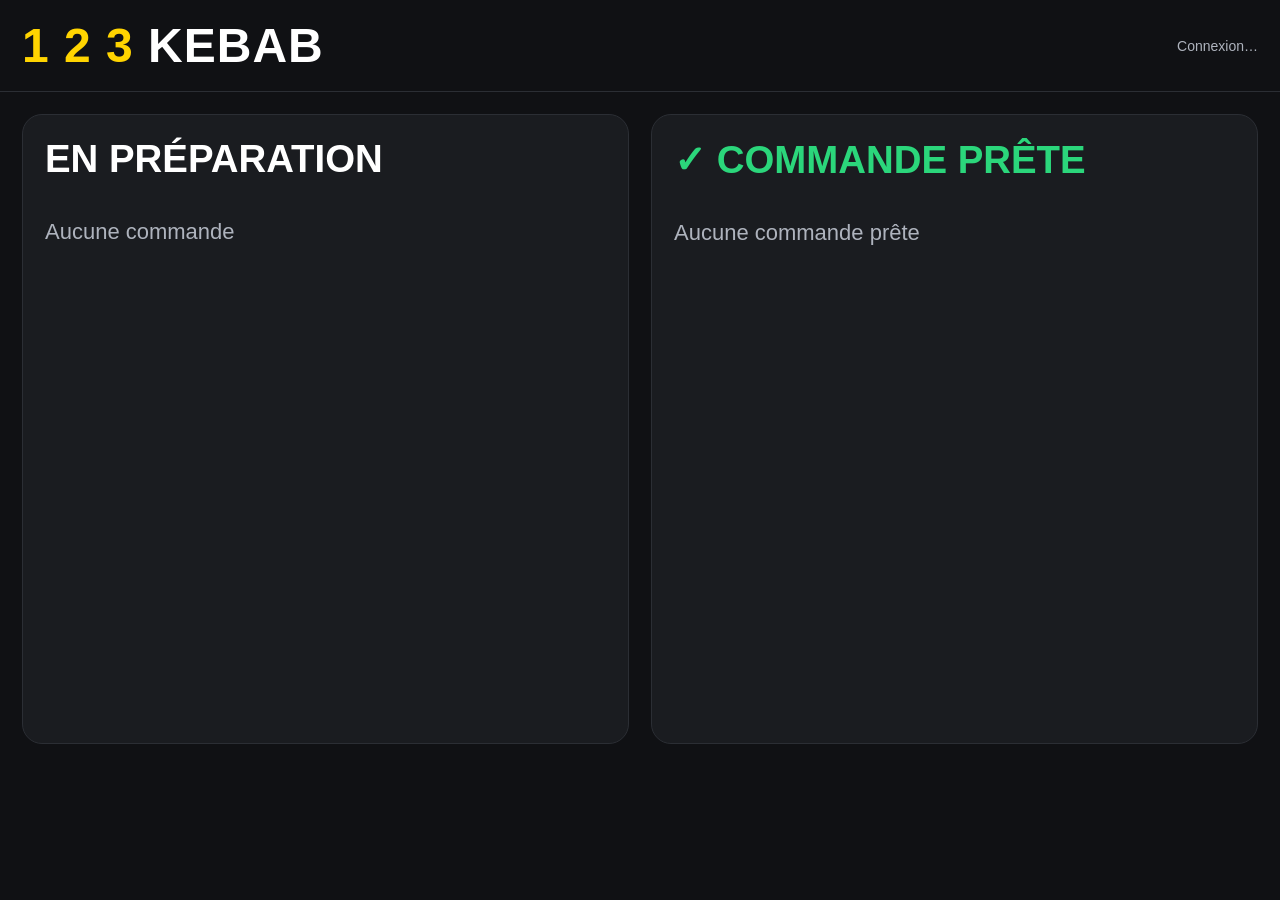
==== commit 093d64d4: "Add files via upload" ====
--- a/index.html
+++ b/index.html
@@ -71,9 +71,36 @@
  try{const r=await fetch(BASE+"/json?poll=1&since=latest");const txt=await r.text();for(const line of txt.trim().split("\n").reverse()){try{const m=JSON.parse(line),s=m.message&&safeState(JSON.parse(m.message));if(s){state=s;break}}catch(e){}}}catch(e){try{const s=safeState(JSON.parse(localStorage.getItem("orderState")));if(s)state=s}catch(e2){}}
  render();
 }
-function subscribe(){
- const ev=new EventSource(BASE+"/sse?since=now");ev.onopen=()=>conn.textContent="En ligne";ev.onerror=()=>conn.textContent="Reconnexion…";
- ev.onmessage=e=>{try{const m=JSON.parse(e.data),s=m.message&&safeState(JSON.parse(m.message));if(!s||s.updated<state.updated)return;let nr=null;for(const n of s.ready)if(!state.ready.includes(n))nr=n;state=s;localStorage.setItem("orderState",JSON.stringify(state));render();if(!isAdmin&&nr&&nr!==lastReady){lastReady=nr;dingSpeak(nr)}}catch(err){}};
+let pollBusy=false;
+async function pollUpdates(){
+ if(pollBusy)return;
+ pollBusy=true;
+ try{
+  const r=await fetch(BASE+"/json?poll=1&since=10s&_="+Date.now(),{cache:"no-store"});
+  if(!r.ok)throw 0;
+  const txt=await r.text();
+  const lines=txt.trim().split("\n").filter(Boolean);
+  let newest=null;
+  for(const line of lines){
+   try{
+    const m=JSON.parse(line);
+    if(m.event==="message"&&m.message){
+     const candidate=safeState(JSON.parse(m.message));
+     if(candidate&&(!newest||candidate.updated>newest.updated))newest=candidate;
+    }
+   }catch(e){}
+  }
+  if(newest&&newest.updated>=state.updated){
+   let nr=null;
+   for(const n of newest.ready)if(!state.ready.includes(n))nr=n;
+   state=newest;
+   localStorage.setItem("orderState",JSON.stringify(state));
+   render();
+   if(!isAdmin&&nr&&nr!==lastReady){lastReady=nr;dingSpeak(nr)}
+  }
+  conn.textContent="Synchronisé";
+ }catch(e){conn.textContent="Connexion…"}
+ finally{pollBusy=false}
 }
 window.markReady=n=>{state.prep=state.prep.filter(x=>x!==n);state.ready=[n,...state.ready.filter(x=>x!==n)].slice(0,20);publish()};
 window.removeOrder=n=>{state.prep=state.prep.filter(x=>x!==n);state.ready=state.ready.filter(x=>x!==n);publish()};
@@ -82,7 +109,7 @@
  document.getElementById("orderInput").addEventListener("keydown",e=>{if(e.key==="Enter")document.getElementById("addBtn").click()});
  document.getElementById("resetBtn").onclick=()=>{if(confirm("Vider toutes les commandes ?")){state={prep:[],ready:[],updated:Date.now()};publish()}};
 }
-(async()=>{await loadLatest();subscribe()})();
+(async()=>{await loadLatest();await pollUpdates();setInterval(pollUpdates,1500)})();
 </script>
 </body>
 </html>
